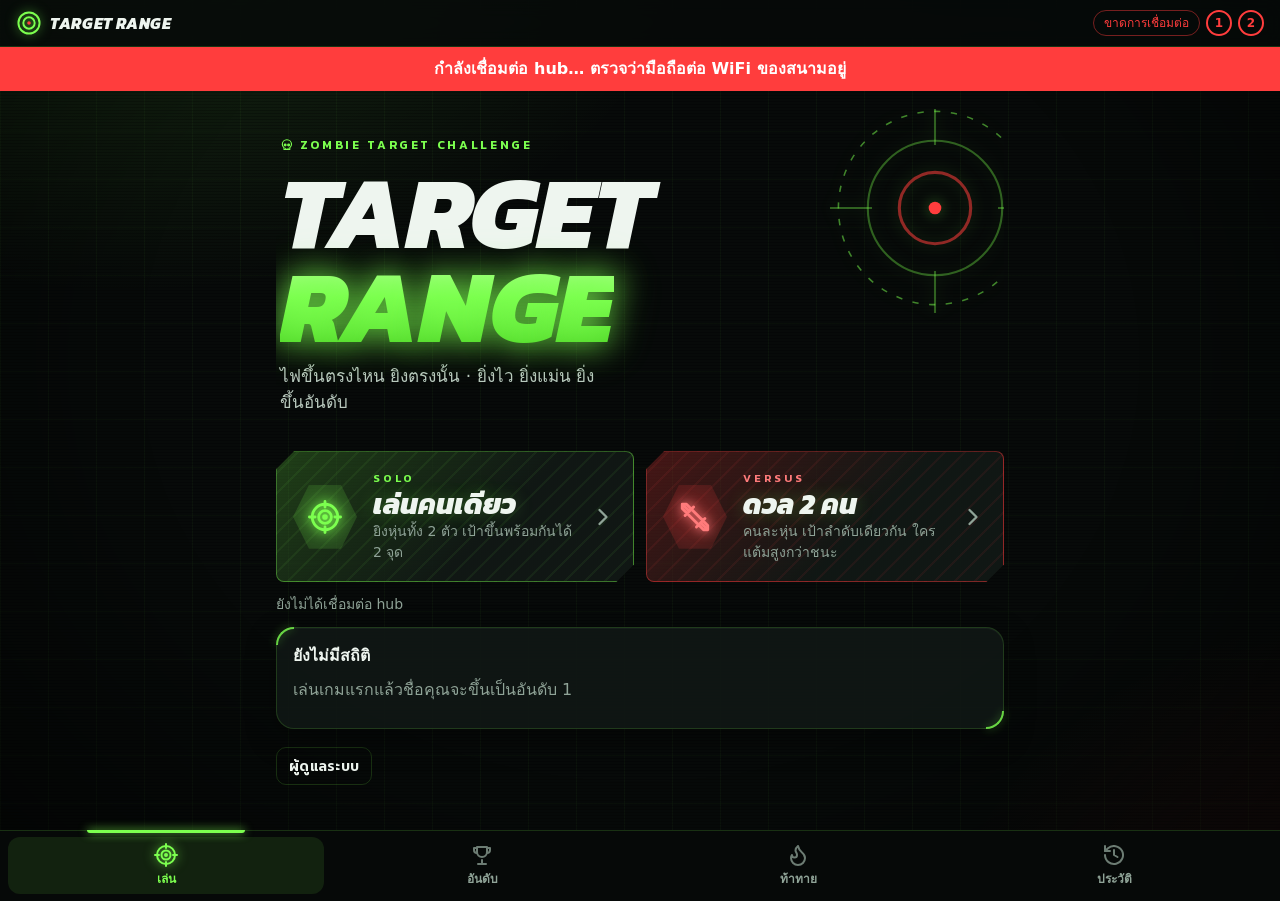
==== web/index.html @ 53237c58 "feat: add base v1 dashboard and controller" ====
<!doctype html>
<html lang="th">
<head>
  <meta charset="utf-8">
  <meta name="viewport" content="width=device-width, initial-scale=1, viewport-fit=cover">
  <meta name="theme-color" content="#070a09">
  <title>Target Range</title>
  <link rel="stylesheet" href="fonts/kanit.css">
  <link rel="stylesheet" href="app.css">
</head>
<body>
  <header class="topbar">
    <a class="brand" href="#home" aria-label="หน้าแรก">
      <svg viewBox="0 0 32 32" aria-hidden="true"><circle cx="16" cy="16" r="13"/><circle cx="16" cy="16" r="7"/><circle cx="16" cy="16" r="2.2" class="dot"/></svg>
      <span>TARGET RANGE</span>
    </a>
    <div class="status" id="status" aria-live="polite">
      <span class="pill" id="conn-pill">กำลังเชื่อมต่อ…</span>
      <span class="node-dot" id="node-1" title="หุ่น 1">1</span>
      <span class="node-dot" id="node-2" title="หุ่น 2">2</span>
    </div>
  </header>

  <div class="banner" id="banner" hidden></div>

  <main id="view" tabindex="-1"></main>

  <nav class="tabbar" id="tabbar" aria-label="เมนูหลัก">
    <a href="#home" data-tab="home"><svg viewBox="0 0 24 24" fill="none" stroke="currentColor" stroke-width="2" stroke-linecap="round" stroke-linejoin="round" aria-hidden="true"><circle cx="12" cy="12" r="9"/><circle cx="12" cy="12" r="4.5"/><circle cx="12" cy="12" r="1" fill="currentColor"/><path d="M12 1v4M12 19v4M1 12h4M19 12h4"/></svg>เล่น</a>
    <a href="#ranking" data-tab="ranking"><svg viewBox="0 0 24 24" fill="none" stroke="currentColor" stroke-width="2" stroke-linecap="round" stroke-linejoin="round" aria-hidden="true"><path d="M8 21h8M12 17v4M7 4h10v5a5 5 0 0 1-10 0z"/><path d="M17 5h3v2a3 3 0 0 1-3 3M7 5H4v2a3 3 0 0 0 3 3"/></svg>อันดับ</a>
    <a href="#challenge" data-tab="challenge"><svg viewBox="0 0 24 24" fill="none" stroke="currentColor" stroke-width="2" stroke-linecap="round" stroke-linejoin="round" aria-hidden="true"><path d="M8.5 14.5A2.5 2.5 0 0 0 11 12c0-1.4-.5-2-1-3-1.1-2.1-.2-4.1 2-6 .5 2.5 2 4.9 4 6.5s3 3.5 3 5.5a7 7 0 1 1-14 0c0-1.2.4-2.3 1-3a2.5 2.5 0 0 0 2.5 2.5z"/></svg>ท้าทาย</a>
    <a href="#history" data-tab="history"><svg viewBox="0 0 24 24" fill="none" stroke="currentColor" stroke-width="2" stroke-linecap="round" stroke-linejoin="round" aria-hidden="true"><path d="M3 12a9 9 0 1 0 3-6.7L3 8"/><path d="M3 3v5h5M12 7v5l3.5 2"/></svg>ประวัติ</a>
  </nav>

  <div class="countdown" id="countdown" hidden><div class="cd-rings" aria-hidden="true"><i></i><i></i><i></i></div><span class="cd-label">เตรียมพร้อม</span><span id="countdown-num">5</span></div>
  <div class="toasts" id="toasts" aria-live="assertive"></div>
  <div class="demo-bar" id="demo-bar" hidden></div>
  <!-- Countdown played only on the phone that pressed START. Replace the file to change the sound. -->
  <audio id="countdown-audio" src="sounds/countdown.mp3" preload="auto"></audio>

  <script src="vendor/qrcode.js"></script>
  <script src="app.js"></script>
</body>
</html>
---- web/fonts/kanit.css ----
/* Kanit by Cadson Demak (SIL Open Font License 1.1), bundled for offline use on the range. */
@font-face { font-family: 'Kanit'; font-style: italic; font-weight: 800; font-display: swap; src: url('kanit-800i-thai.woff2') format('woff2'); unicode-range: U+02D7, U+0303, U+0331, U+0E01-0E5B, U+200C-200D, U+25CC; }
@font-face { font-family: 'Kanit'; font-style: italic; font-weight: 800; font-display: swap; src: url('kanit-800i-latin.woff2') format('woff2'); unicode-range: U+0000-00FF, U+0131, U+0152-0153, U+02BB-02BC, U+02C6, U+02DA, U+02DC, U+0304, U+0308, U+0329, U+2000-206F, U+20AC, U+2122, U+2191, U+2193, U+2212, U+2215, U+FEFF, U+FFFD; }
@font-face { font-family: 'Kanit'; font-style: normal; font-weight: 600; font-display: swap; src: url('kanit-600-thai.woff2') format('woff2'); unicode-range: U+02D7, U+0303, U+0331, U+0E01-0E5B, U+200C-200D, U+25CC; }
@font-face { font-family: 'Kanit'; font-style: normal; font-weight: 600; font-display: swap; src: url('kanit-600-latin.woff2') format('woff2'); unicode-range: U+0000-00FF, U+0131, U+0152-0153, U+02BB-02BC, U+02C6, U+02DA, U+02DC, U+0304, U+0308, U+0329, U+2000-206F, U+20AC, U+2122, U+2191, U+2193, U+2212, U+2215, U+FEFF, U+FFFD; }
@font-face { font-family: 'Kanit'; font-style: normal; font-weight: 800; font-display: swap; src: url('kanit-800-thai.woff2') format('woff2'); unicode-range: U+02D7, U+0303, U+0331, U+0E01-0E5B, U+200C-200D, U+25CC; }
@font-face { font-family: 'Kanit'; font-style: normal; font-weight: 800; font-display: swap; src: url('kanit-800-latin.woff2') format('woff2'); unicode-range: U+0000-00FF, U+0131, U+0152-0153, U+02BB-02BC, U+02C6, U+02DA, U+02DC, U+0304, U+0308, U+0329, U+2000-206F, U+20AC, U+2122, U+2191, U+2193, U+2212, U+2215, U+FEFF, U+FFFD; }
---- web/app.css ----
/* Target Range phone UI: a dark "zombie range" arcade look built for competition.
 * Single deliberate dark theme (high contrast outdoors). No web fonts from the
 * internet: Kanit is bundled in fonts/ because the range has no connection. */

:root {
  --bg: #070a09;
  --panel: rgb(17 24 21 / 86%);
  --panel-2: rgb(255 255 255 / 5%);
  --surface-2: rgb(0 0 0 / 28%);
  --line: rgb(124 255 79 / 16%);
  --ink: #eef5ef;
  --muted: #8fa397;
  --toxic: #7cff4f;       /* zone-light green: "shoot here" */
  --toxic-ink: #06210f;
  --blood: #ff3d3d;
  --ice: #4fd8ff;         /* hit confirmed */
  --amber: #ffb020;
  --gold: #ffd34f;
  --silver: #c9d3da;
  --bronze: #e59a5b;
  --wood: #3b3326;
  --plate: #2a3430;
  --radius: 18px;
  --display: "Kanit", "Noto Sans Thai", "Sukhumvit Set", system-ui, sans-serif;
  --font: "Noto Sans Thai", "Sukhumvit Set", "Thonburi", "Leelawadee UI", system-ui, -apple-system, sans-serif;
  color-scheme: dark;
}

* { box-sizing: border-box; }
html, body { margin: 0; }
body {
  min-height: 100vh;
  color: var(--ink);
  font-family: var(--font);
  font-size: 16px;
  line-height: 1.5;
  -webkit-tap-highlight-color: transparent;
  background:
    radial-gradient(60rem 40rem at 10% -10%, rgb(124 255 79 / 14%), transparent 60%),
    radial-gradient(50rem 40rem at 110% 110%, rgb(255 61 61 / 12%), transparent 60%),
    repeating-linear-gradient(0deg, rgb(124 255 79 / 4%) 0 1px, transparent 1px 48px),
    repeating-linear-gradient(90deg, rgb(124 255 79 / 4%) 0 1px, transparent 1px 48px),
    var(--bg);
  background-attachment: fixed;
  padding-bottom: calc(76px + env(safe-area-inset-bottom, 0px));
}
button, input, select { font: inherit; color: inherit; }
a { color: var(--toxic); }
[hidden] { display: none !important; }
:focus-visible { outline: 3px solid var(--ice); outline-offset: 2px; }

/* ---------- top bar ---------- */
.topbar {
  position: sticky; top: 0; z-index: 20;
  display: flex; align-items: center; justify-content: space-between; gap: 12px;
  padding: calc(10px + env(safe-area-inset-top, 0px)) max(16px, env(safe-area-inset-right, 0px)) 10px max(16px, env(safe-area-inset-left, 0px));
  background: rgb(7 10 9 / 82%); backdrop-filter: blur(10px); border-bottom: 1px solid var(--line);
}
.brand { display: flex; align-items: center; gap: 8px; color: var(--ink); text-decoration: none; font-family: var(--display); font-weight: 800; font-style: italic; letter-spacing: .04em; }
.brand svg { width: 26px; height: 26px; fill: none; stroke: var(--toxic); stroke-width: 2.4; filter: drop-shadow(0 0 6px rgb(124 255 79 / 60%)); }
.brand svg .dot { fill: var(--blood); stroke: none; }
.status { display: flex; align-items: center; gap: 6px; }
.pill { font-size: 12px; padding: 3px 10px; border-radius: 999px; border: 1px solid var(--line); color: var(--muted); white-space: nowrap; }
.pill.ok { color: var(--toxic); }
.pill.bad { color: var(--blood); border-color: rgb(255 61 61 / 45%); }
.node-dot { width: 26px; height: 26px; border-radius: 50%; display: grid; place-items: center; font-size: 12px; font-weight: 700; border: 2px solid var(--line); color: var(--muted); }
.node-dot.on { border-color: var(--toxic); color: var(--toxic); box-shadow: 0 0 10px rgb(124 255 79 / 35%); }
.node-dot.off { border-color: var(--blood); color: var(--blood); }
.banner { padding: 10px 16px; text-align: center; font-weight: 600; background: var(--amber); color: #201400; }
.banner.bad { background: var(--blood); color: #fff; }

main { max-width: 760px; margin: 0 auto; padding: 18px max(16px, env(safe-area-inset-right, 0px)) 40px max(16px, env(safe-area-inset-left, 0px)); outline: none; }
h1, h2, h3 { margin: 0; text-wrap: balance; }
h1 { font-size: 26px; margin-bottom: 14px; }
h2 { font-family: var(--display); font-weight: 600; font-size: 18px; letter-spacing: .02em; }
.page-title { font-family: var(--display); font-weight: 800; font-style: italic; font-size: 34px; line-height: 1.1; margin: 4px 0 10px; text-shadow: 0 0 22px rgb(124 255 79 / 30%); }
p { margin: 0 0 10px; }
.muted { color: var(--muted); }
.small { font-size: 13px; }
.num { font-variant-numeric: tabular-nums; }
.stack { display: grid; gap: 14px; }
.stack-sm { display: grid; gap: 8px; }
.row { display: flex; gap: 10px; align-items: center; flex-wrap: wrap; }
.row.baseline { align-items: baseline; }
.spacer { flex: 1; }
.links { display: flex; gap: 10px; flex-wrap: wrap; margin-top: 18px; }
.eyebrow { font-family: var(--display); font-weight: 600; font-size: 12px; letter-spacing: .22em; color: var(--toxic); }
.hint { color: var(--muted); font-size: 14px; margin: 12px 0; }
.hint.ok { color: var(--toxic); }

/* ---------- panels & buttons ---------- */
.panel, .card {
  background: var(--panel); border: 1px solid var(--line); border-radius: var(--radius); padding: 16px; min-width: 0;
  box-shadow: 0 10px 30px rgb(0 0 0 / 35%), inset 0 1px 0 rgb(255 255 255 / 4%);
}
.btn {
  display: inline-flex; align-items: center; justify-content: center; gap: 8px;
  min-height: 50px; padding: 0 18px; border-radius: 14px; border: 1px solid var(--line);
  background: var(--panel-2); font-family: var(--display); font-weight: 600; letter-spacing: .02em; cursor: pointer; text-decoration: none; color: var(--ink);
  user-select: none; -webkit-user-select: none; transition: transform .08s, box-shadow .2s;
}
.btn:active { transform: translateY(1px) scale(.99); }
.btn[disabled] { opacity: .4; cursor: not-allowed; box-shadow: none; }
.btn.primary { background: linear-gradient(180deg, #9bff74, #46d81f); border-color: #9bff74; color: var(--toxic-ink); box-shadow: 0 0 24px rgb(124 255 79 / 35%); }
.btn.danger { background: linear-gradient(180deg, #ff5f5f, #c91f1f); border-color: #ff6b6b; color: #fff; }
.btn.ghost { background: transparent; }
.btn.small { min-height: 38px; padding: 0 12px; font-size: 14px; border-radius: 10px; }
.btn.block { width: 100%; }
.btn.huge { min-height: 72px; font-size: 26px; font-weight: 800; font-style: italic; letter-spacing: .08em; border-radius: 18px; }
.two-btn > * { flex: 1; }
.pulse { animation: pulse 1.6s ease-in-out infinite; }
@keyframes pulse { 50% { box-shadow: 0 0 40px rgb(124 255 79 / 60%); } }

/* ---------- home ---------- */
.hero { padding: 18px 4px 22px; position: relative; }
.hero::after {
  content: ""; position: absolute; right: -10px; top: 0; width: 150px; height: 150px; border-radius: 50%; pointer-events: none;
  background: radial-gradient(circle, transparent 28%, rgb(124 255 79 / 25%) 29% 31%, transparent 32% 52%, rgb(124 255 79 / 18%) 53% 55%, transparent 56% 76%, rgb(124 255 79 / 12%) 77% 79%, transparent 80%);
}
.title { font-family: var(--display); font-weight: 800; font-style: italic; font-size: clamp(54px, 17vw, 92px); line-height: .9; letter-spacing: -.01em; margin: 6px 0 12px; }
.title em { color: var(--toxic); text-shadow: 0 0 30px rgb(124 255 79 / 55%); }
.tagline { color: var(--muted); font-size: 16px; max-width: 30ch; }
.mode-grid { display: grid; grid-template-columns: repeat(auto-fit, minmax(240px, 1fr)); gap: 14px; }
.mode {
  display: grid; gap: 4px; text-align: left; padding: 22px 20px; border-radius: 22px; cursor: pointer; position: relative; overflow: hidden;
  background: linear-gradient(135deg, rgb(124 255 79 / 16%), rgb(17 24 21 / 92%) 55%); border: 1px solid rgb(124 255 79 / 40%);
}
.mode.duel { background: linear-gradient(135deg, rgb(255 61 61 / 20%), rgb(17 24 21 / 92%) 55%); border-color: rgb(255 61 61 / 45%); }
.mode b { font-family: var(--display); font-weight: 800; font-style: italic; font-size: 28px; line-height: 1.1; }
.mode span { color: var(--muted); font-size: 14px; }
.mode .mode-icon { font-size: 34px; line-height: 1; }
.mode:active { transform: scale(.99); }
.record-panel { margin-top: 4px; display: grid; gap: 10px; }
.mini-board { list-style: none; padding: 0; margin: 0; display: grid; gap: 6px; }
.mini-board a, .board-list a { display: flex; align-items: center; gap: 10px; padding: 10px 12px; border-radius: 12px; background: var(--panel-2); color: var(--ink); text-decoration: none; }
.mini-board .nm, .board-list .nm { flex: 1; min-width: 0; overflow-wrap: anywhere; font-weight: 600; }
.mini-board b { font-family: var(--display); font-size: 22px; font-style: italic; }

/* ---------- chips & forms ---------- */
label.field { display: grid; gap: 6px; font-weight: 600; font-size: 14px; }
input[type="text"], input[type="password"], input[type="number"], select {
  width: 100%; min-height: 50px; padding: 0 14px; border-radius: 12px; border: 1px solid var(--line);
  background: rgb(0 0 0 / 35%); font-size: 17px;
}
.chips { display: flex; flex-wrap: wrap; gap: 8px; }
.chip {
  min-height: 46px; padding: 0 16px; border-radius: 999px; border: 1px solid var(--line); background: var(--panel-2);
  font-weight: 600; cursor: pointer; display: inline-flex; align-items: center; gap: 6px; color: var(--ink); text-decoration: none;
}
.chips.compact .chip { min-height: 38px; padding: 0 12px; font-size: 14px; }
.chip small { font-weight: 400; color: var(--muted); }
.chip[aria-pressed="true"] { border-color: var(--toxic); background: rgb(124 255 79 / 16%); box-shadow: 0 0 14px rgb(124 255 79 / 25%); }
.chip.diff-2[aria-pressed="true"] { border-color: var(--blood); background: rgb(255 61 61 / 16%); box-shadow: 0 0 14px rgb(255 61 61 / 25%); }
.record-line { margin: 4px 0 0; color: var(--gold); font-size: 15px; }
.grid-5 { display: grid; grid-template-columns: repeat(5, minmax(0, 1fr)); gap: 8px; }
.grid-3 { display: grid; grid-template-columns: repeat(3, minmax(0, 1fr)); gap: 8px; }
.grid-5 input, .grid-3 input { padding: 0 8px; text-align: center; }
.mini-label { font-size: 12px; color: var(--muted); text-align: center; display: block; margin-bottom: 4px; }

/* ---------- grades, ranks, tags ---------- */
.grade {
  display: inline-grid; place-items: center; width: 40px; height: 40px; border-radius: 12px; font-family: var(--display); font-weight: 800; font-style: italic; font-size: 24px;
  border: 2px solid currentColor; background: rgb(0 0 0 / 35%);
}
.grade.lg { width: 76px; height: 76px; font-size: 50px; border-radius: 20px; box-shadow: 0 0 24px currentColor; }
.grade.sm { width: 28px; height: 28px; font-size: 16px; border-radius: 8px; border-width: 1.5px; }
.grade-S { color: var(--gold); } .grade-A { color: var(--toxic); } .grade-B { color: var(--ice); } .grade-C { color: var(--silver); } .grade-D { color: var(--blood); }
.rank-chip { display: inline-grid; place-items: center; min-width: 42px; height: 32px; padding: 0 8px; border-radius: 10px; font-family: var(--display); font-weight: 800; font-style: italic; background: var(--panel-2); border: 1px solid var(--line); color: var(--ink); }
.rank-chip.top1 { background: var(--gold); color: #2a1f00; border-color: var(--gold); box-shadow: 0 0 16px rgb(255 211 79 / 45%); }
.rank-chip.top2 { background: var(--silver); color: #1d2328; border-color: var(--silver); }
.rank-chip.top3 { background: var(--bronze); color: #2b1606; border-color: var(--bronze); }
.tag { display: inline-block; font-size: 12px; padding: 2px 8px; border-radius: 6px; border: 1px solid currentColor; font-weight: 600; color: var(--muted); }
.tag.ok, .tag.good { color: var(--toxic); }
.tag.bad { color: var(--blood); }
.tag.warn { color: var(--amber); }
.tag.hot { color: var(--gold); background: rgb(255 211 79 / 12%); }

/* ---------- challenge ---------- */
.challenge-panel { display: grid; gap: 4px; border-color: rgb(255 176 32 / 45%); background: linear-gradient(135deg, rgb(255 176 32 / 14%), var(--panel) 60%); }
.challenge-panel b { font-family: var(--display); font-size: 22px; font-style: italic; }
.challenge-panel.won { border-color: var(--gold); background: linear-gradient(135deg, rgb(255 211 79 / 22%), var(--panel) 60%); }
.challenge-panel .btn { justify-self: start; }
.challenge-run { padding: 12px 14px; border-color: rgb(255 176 32 / 45%); }
.challenge-run.won { border-color: var(--gold); }
.progress { height: 10px; border-radius: 5px; background: rgb(255 255 255 / 8%); overflow: hidden; margin-top: 8px; }
.progress i { display: block; height: 100%; background: linear-gradient(90deg, var(--amber), var(--gold)); border-radius: 5px; transition: width .3s; }
.challenge-cat { display: grid; gap: 10px; }
.record-holder { display: flex; align-items: center; gap: 10px; padding: 10px 12px; border-radius: 12px; background: var(--panel-2); }
.record-holder .nm { flex: 1; font-weight: 600; overflow-wrap: anywhere; }
.pts { font-family: var(--display); font-weight: 800; font-style: italic; font-size: 22px; }

/* ---------- play ---------- */
.hud { padding: 4px 0 12px; }
.clock { text-align: center; font-family: var(--display); font-weight: 800; font-style: italic; font-size: clamp(72px, 24vw, 130px); line-height: 1; letter-spacing: -.02em; text-shadow: 0 0 30px rgb(124 255 79 / 35%); }
.clock.low { color: var(--blood); text-shadow: 0 0 30px rgb(255 61 61 / 55%); animation: throb 1s ease-in-out infinite; }
@keyframes throb { 50% { transform: scale(1.04); } }
.time-bar { height: 8px; border-radius: 4px; background: rgb(255 255 255 / 8%); overflow: hidden; margin: 6px 0 0; }
.time-bar i { display: block; height: 100%; background: linear-gradient(90deg, var(--blood), var(--amber) 30%, var(--toxic)); }
.paused-panel { border-color: var(--amber); text-align: center; margin-bottom: 12px; }
#challenge-bar:not(:empty) { margin-bottom: 12px; }
.scoreboard { display: grid; grid-template-columns: repeat(auto-fit, minmax(150px, 1fr)); gap: 10px; }
.score-card { padding: 12px 14px; }
.score-card.lane-0 { border-color: rgb(124 255 79 / 45%); }
.score-card.lane-1 { border-color: rgb(255 61 61 / 50%); }
.score-card .name { font-weight: 700; font-size: 16px; overflow-wrap: anywhere; }
.score-card .score { font-family: var(--display); font-weight: 800; font-style: italic; font-size: 64px; line-height: 1; margin: 4px 0; }
.score-card .climb { font-size: 13px; color: var(--amber); min-height: 1.4em; }
.score-card .stats { display: flex; flex-wrap: wrap; gap: 4px 12px; font-size: 13px; color: var(--muted); margin-top: 4px; }
.score-card .combo { color: var(--gold); font-weight: 700; }
.score-card.bump .score { animation: bump .35s ease-out; }
@keyframes bump { 0% { transform: scale(1.22); color: var(--toxic); text-shadow: 0 0 24px var(--toxic); } 100% { transform: scale(1); } }
.figures { display: grid; grid-template-columns: 1fr 1fr; gap: 10px; margin: 12px 0; }
.figure { text-align: center; padding: 8px 6px 4px; }
.figure .label { font-weight: 700; font-size: 13px; margin-bottom: 4px; color: var(--muted); }
.figure svg { width: 100%; max-width: 220px; height: auto; display: block; margin: 0 auto; }
.figure .wood { fill: var(--wood); }
.figure .zone { fill: var(--plate); stroke: rgb(255 255 255 / 25%); stroke-width: 1.2; transition: fill .12s; }
.figure .zone.lit { fill: var(--toxic); filter: drop-shadow(0 0 8px var(--toxic)); }
.figure .zone.hit { fill: var(--ice); filter: drop-shadow(0 0 8px var(--ice)); }
.figure .zone.wrong { fill: var(--blood); filter: drop-shadow(0 0 8px var(--blood)); }
.figure .zone.disabled { fill: none; stroke-dasharray: 4 4; opacity: .5; }
.figure.tappable .zone { cursor: pointer; }
.figure .zl { font-size: 11px; fill: rgb(255 255 255 / 70%); pointer-events: none; font-weight: 700; }
.feed { list-style: none; padding: 0; margin: 0 0 14px; display: grid; gap: 6px; }
.feed li { display: flex; justify-content: space-between; gap: 10px; padding: 8px 12px; border-radius: 10px; background: var(--panel-2); font-size: 15px; }
.feed li span { color: var(--muted); }
.feed li.hit b { color: var(--toxic); }
.feed li.wrong b { color: var(--blood); }
.feed li.miss b { color: var(--muted); }
.hold { position: relative; overflow: hidden; }
.hold .fill { position: absolute; inset: 0; width: 0; background: rgb(0 0 0 / 30%); pointer-events: none; }
.combo-pop {
  position: fixed; left: 50%; top: 42%; z-index: 30; transform: translate(-50%, -50%) scale(.6); opacity: 0; pointer-events: none; white-space: nowrap;
  font-family: var(--display); font-weight: 800; font-style: italic; font-size: clamp(34px, 11vw, 64px); color: var(--gold); text-shadow: 0 0 26px rgb(255 211 79 / 70%), 0 4px 0 #000;
}
.combo-pop.show { animation: combo .9s ease-out; }
@keyframes combo { 0% { opacity: 0; transform: translate(-50%, -50%) scale(.6); } 20% { opacity: 1; transform: translate(-50%, -50%) scale(1.1); } 70% { opacity: 1; } 100% { opacity: 0; transform: translate(-50%, -80%) scale(1); } }
.countdown {
  position: fixed; inset: 0; z-index: 50; display: grid; place-items: center;
  background: radial-gradient(circle, rgb(7 10 9 / 80%), rgb(7 10 9 / 96%)); backdrop-filter: blur(4px);
}
.countdown span { font-family: var(--display); font-weight: 800; font-style: italic; font-size: 46vmin; color: var(--toxic); text-shadow: 0 0 60px rgb(124 255 79 / 70%); font-variant-numeric: tabular-nums; animation: pop .9s ease-out; }
@keyframes pop { 0% { transform: scale(1.6); opacity: 0; } 30% { opacity: 1; } 100% { transform: scale(1); } }

/* ---------- result & game detail ---------- */
.winner-banner { text-align: center; padding: 18px; border-radius: var(--radius); border: 2px solid var(--gold); background: linear-gradient(135deg, rgb(255 211 79 / 22%), var(--panel) 70%); box-shadow: 0 0 30px rgb(255 211 79 / 25%); }
.winner-banner b { display: block; font-family: var(--display); font-weight: 800; font-style: italic; font-size: 34px; }
.result-grid { display: grid; grid-template-columns: repeat(auto-fit, minmax(280px, 1fr)); gap: 12px; }
.result-card.lane-1 { border-color: rgb(255 61 61 / 45%); }
.result-card.is-winner { border-color: var(--gold); }
.result-card .name { font-family: var(--display); font-weight: 600; font-size: 22px; overflow-wrap: anywhere; margin-bottom: 4px; }
.big-score { font-family: var(--display); font-weight: 800; font-style: italic; font-size: 78px; line-height: 1; text-shadow: 0 0 24px rgb(255 255 255 / 18%); }
.rank-big { display: grid; justify-items: end; gap: 2px; }
.rank-big .rank-chip { font-size: 22px; height: 42px; min-width: 56px; }
.kv { display: grid; grid-template-columns: repeat(3, minmax(0, 1fr)); gap: 8px; margin-top: 12px; }
.kv div { background: var(--panel-2); border-radius: 12px; padding: 8px; text-align: center; }
.kv b { display: block; font-family: var(--display); font-weight: 800; font-style: italic; font-size: 22px; font-variant-numeric: tabular-nums; }
.kv span { font-size: 12px; color: var(--muted); }
.zone-bars { display: grid; gap: 6px; margin-top: 12px; }
.zone-bar { display: grid; grid-template-columns: 64px 1fr 60px; gap: 8px; align-items: center; font-size: 14px; }
.zone-bar .track { height: 10px; border-radius: 5px; background: rgb(255 255 255 / 8%); overflow: hidden; }
.zone-bar .track i { display: block; height: 100%; background: linear-gradient(90deg, #46d81f, var(--toxic)); border-radius: 5px; }
.zone-bar .v { text-align: right; }
.qr-panel { display: flex; gap: 16px; align-items: center; flex-wrap: wrap; }
.qr-panel .qr { border-radius: 12px; flex: none; }
.qr-panel .stack-sm { flex: 1; min-width: 180px; }
.qr-panel .btn { justify-self: start; }
.card-img { display: block; width: 100%; max-width: 540px; margin: 0 auto 10px; border-radius: 20px; border: 1px solid var(--line); box-shadow: 0 20px 50px rgb(0 0 0 / 50%); }

/* ---------- ranking ---------- */
.podium { display: grid; grid-template-columns: 1fr 1.15fr 1fr; gap: 8px; align-items: end; margin: 16px 0 12px; }
.podium-step { display: grid; justify-items: center; gap: 2px; padding: 14px 6px; border-radius: 16px 16px 6px 6px; text-decoration: none; color: var(--ink); background: var(--panel); border: 1px solid var(--line); text-align: center; }
.podium-step .nm { font-size: 14px; overflow-wrap: anywhere; }
.podium-step .medal { font-size: 30px; line-height: 1; }
.podium-step.step-1 { min-height: 190px; border-color: var(--gold); box-shadow: 0 0 26px rgb(255 211 79 / 25%); background: linear-gradient(180deg, rgb(255 211 79 / 18%), var(--panel)); }
.podium-step.step-1 .pts { font-size: 34px; color: var(--gold); }
.podium-step.step-2 { min-height: 150px; border-color: var(--silver); }
.podium-step.step-3 { min-height: 125px; border-color: var(--bronze); }
.podium-step.empty { background: transparent; border: 1px dashed var(--line); min-height: 100px; }
.board-list { list-style: none; padding: 0; margin: 12px 0 0; display: grid; gap: 6px; }
.board-list .nm small { display: block; font-weight: 400; color: var(--muted); font-size: 12px; }
.game-list { display: grid; gap: 10px; }
.game-row { display: grid; gap: 8px; text-decoration: none; color: var(--ink); }
.game-row .players { display: grid; gap: 4px; }
.game-row .players span { display: flex; align-items: center; gap: 8px; }
.game-row .players b { font-family: var(--display); font-style: italic; font-size: 20px; margin-left: auto; }

/* ---------- tables (admin) ---------- */
.table-wrap { overflow-x: auto; }
table { width: 100%; border-collapse: collapse; font-size: 14px; }
th, td { padding: 8px 10px; border-bottom: 1px solid var(--line); text-align: left; vertical-align: top; }
th { font-size: 12px; color: var(--muted); font-weight: 600; letter-spacing: .03em; }
td.n, th.n { text-align: right; font-variant-numeric: tabular-nums; }

/* ---------- admin ---------- */
details.card > summary { cursor: pointer; font-weight: 700; font-size: 17px; list-style: none; display: flex; justify-content: space-between; align-items: center; }
details.card > summary::-webkit-details-marker { display: none; }
details.card > summary::after { content: "▾"; color: var(--muted); }
details.card[open] > summary { margin-bottom: 12px; }
details.card[open] > summary::after { content: "▴"; }
.node-row { display: grid; gap: 8px; padding: 12px; border-radius: 12px; background: var(--panel-2); }
.node-head { display: flex; align-items: center; gap: 8px; flex-wrap: wrap; }
.bars { display: grid; grid-template-columns: repeat(5, minmax(0, 1fr)); gap: 8px; align-items: end; }
.bar { display: grid; gap: 4px; text-align: center; font-size: 12px; }
.bar .col { position: relative; height: 140px; border-radius: 8px; background: rgb(0 0 0 / 35%); border: 1px solid var(--line); overflow: hidden; }
.bar .col i { position: absolute; left: 0; right: 0; bottom: 0; background: var(--ice); transition: height .15s; }
.bar .col i.win { background: var(--toxic); }
.bar .col .thr { position: absolute; left: 0; right: 0; height: 0; border-top: 2px dashed var(--blood); }
.bar .col .noise { position: absolute; left: 0; right: 0; bottom: 0; background: rgb(143 163 151 / 30%); }
.matrix td { text-align: center; font-variant-numeric: tabular-nums; }
.matrix td.diag { font-weight: 800; color: var(--toxic); }
.matrix td.badratio { color: var(--blood); font-weight: 700; }
.toggle { display: inline-flex; align-items: center; gap: 8px; cursor: pointer; font-weight: 600; }
.toggle input { width: 22px; height: 22px; accent-color: var(--toxic); }

/* ---------- tab bar ---------- */
.tabbar {
  position: fixed; left: 0; right: 0; bottom: 0; z-index: 25; display: grid; grid-template-columns: repeat(4, 1fr);
  padding: 6px max(8px, env(safe-area-inset-right, 0px)) calc(6px + env(safe-area-inset-bottom, 0px)) max(8px, env(safe-area-inset-left, 0px));
  background: rgb(7 10 9 / 92%); backdrop-filter: blur(10px); border-top: 1px solid var(--line);
}
.tabbar a { display: grid; justify-items: center; gap: 1px; padding: 6px 0; border-radius: 12px; text-decoration: none; color: var(--muted); font-size: 12px; font-weight: 600; }
.tabbar a span { font-size: 20px; line-height: 1.1; filter: grayscale(1) opacity(.7); }
.tabbar a.on { color: var(--toxic); background: rgb(124 255 79 / 10%); }
.tabbar a.on span { filter: none; }
body[data-route="play"] .tabbar { display: none; }
body[data-route="play"] { padding-bottom: env(safe-area-inset-bottom, 0px); }

/* ---------- toasts / demo ---------- */
.toasts { position: fixed; left: 50%; transform: translateX(-50%); bottom: calc(84px + env(safe-area-inset-bottom, 0px)); z-index: 60; display: grid; gap: 8px; width: min(520px, calc(100% - 32px)); }
.toast { padding: 12px 16px; border-radius: 12px; background: var(--ink); color: var(--bg); font-weight: 600; box-shadow: 0 10px 30px rgb(0 0 0 / 50%); animation: slide .2s ease-out; }
.toast.bad { background: var(--blood); color: #fff; }
.toast.ok { background: var(--toxic); color: var(--toxic-ink); }
@keyframes slide { from { transform: translateY(10px); opacity: 0; } }
.demo-bar {
  position: fixed; left: 0; right: 0; bottom: calc(66px + env(safe-area-inset-bottom, 0px)); z-index: 24; display: flex; gap: 8px; align-items: center; flex-wrap: wrap;
  padding: 6px max(12px, env(safe-area-inset-right, 0px)) 6px max(12px, env(safe-area-inset-left, 0px));
  background: #2b1e5a; color: #f1ecff; font-size: 13px; line-height: 1.3;
}
.demo-bar .hint { flex: 1 1 100%; opacity: .85; margin: 0; color: inherit; }
.demo-bar .btn { min-height: 32px; padding: 0 10px; font-size: 13px; background: transparent; color: inherit; border-color: rgb(255 255 255 / 35%); }
body.demo main { padding-bottom: 130px; }
body.demo .toasts { bottom: calc(150px + env(safe-area-inset-bottom, 0px)); }
body.demo[data-route="play"] .demo-bar { bottom: 0; }

/* ======================================================================
   Polish layer: HUD framing, icons, motion. Overrides the base rules above.
   ====================================================================== */

/* Atmosphere: scanlines + vignette over the grid, under all content. */
body::before {
  content: ""; position: fixed; inset: 0; z-index: -1; pointer-events: none;
  background:
    radial-gradient(ellipse at 50% 40%, transparent 55%, rgb(0 0 0 / 55%) 100%),
    repeating-linear-gradient(0deg, rgb(0 0 0 / 22%) 0 1px, transparent 1px 3px);
}
.ico { width: 1.15em; height: 1.15em; flex: none; vertical-align: -0.18em; }
.btn .ico { width: 1.25em; height: 1.25em; }

/* HUD corner brackets on panels. */
.panel { position: relative; }
.panel::before, .panel::after {
  content: ""; position: absolute; width: 16px; height: 16px; pointer-events: none; opacity: .8;
  border: 2px solid var(--toxic); filter: drop-shadow(0 0 4px rgb(124 255 79 / 60%));
}
.panel::before { top: -1px; left: -1px; border-right: 0; border-bottom: 0; border-top-left-radius: var(--radius); }
.panel::after { bottom: -1px; right: -1px; border-left: 0; border-top: 0; border-bottom-right-radius: var(--radius); }
.challenge-panel::before, .challenge-panel::after, .challenge-run::before, .challenge-run::after { border-color: var(--amber); }
.result-card.is-winner::before, .result-card.is-winner::after { border-color: var(--gold); }
.result-card.lane-1::before, .result-card.lane-1::after, .score-card.lane-1::before, .score-card.lane-1::after { border-color: var(--blood); filter: drop-shadow(0 0 4px rgb(255 61 61 / 60%)); }

/* Chamfered call-to-action buttons. */
.btn.primary, .btn.danger, .btn.huge {
  border-radius: 6px;
  clip-path: polygon(14px 0, 100% 0, 100% calc(100% - 14px), calc(100% - 14px) 100%, 0 100%, 0 14px);
}
.btn.primary { position: relative; overflow: hidden; text-shadow: 0 1px 0 rgb(255 255 255 / 30%); }
.btn.primary::after {
  content: ""; position: absolute; inset: 0; pointer-events: none;
  background: linear-gradient(105deg, transparent 35%, rgb(255 255 255 / 45%) 50%, transparent 65%);
  transform: translateX(-120%); animation: sheen 3.2s ease-in-out infinite;
}
@keyframes sheen { 60%, 100% { transform: translateX(120%); } }
.btn.huge { min-height: 76px; font-size: 30px; }

/* ---------- home ---------- */
.hero { padding: 26px 4px 26px; overflow: hidden; }
.hero::after { display: none; }
.hero-reticle {
  position: absolute; right: -36px; top: -6px; width: 210px; height: 210px; pointer-events: none;
  fill: none; stroke: var(--toxic); animation: spin 24s linear infinite; filter: drop-shadow(0 0 8px rgb(124 255 79 / 45%));
}
.hero-reticle .r1 { stroke-width: 1.5; stroke-dasharray: 6 10; opacity: .5; }
.hero-reticle .r2 { stroke-width: 2; opacity: .35; }
.hero-reticle .r3 { stroke-width: 3; opacity: .55; stroke: var(--blood); }
.hero-reticle .dot { fill: var(--blood); stroke: none; }
@keyframes spin { to { transform: rotate(360deg); } }
.eyebrow { display: inline-flex; align-items: center; gap: 6px; }
.title { position: relative; font-size: clamp(60px, 19vw, 104px); }
.title em {
  background: linear-gradient(180deg, #d9ffc9 0%, var(--toxic) 45%, #2fb80c 100%);
  -webkit-background-clip: text; background-clip: text; color: transparent;
  filter: drop-shadow(0 0 18px rgb(124 255 79 / 45%));
}
.tagline { font-size: 17px; color: #b9c9be; }
.mode-grid { gap: 12px; }
.mode {
  grid-template-columns: auto 1fr auto; align-items: center; gap: 16px; padding: 18px 16px; border-radius: 8px;
  clip-path: polygon(18px 0, 100% 0, 100% calc(100% - 18px), calc(100% - 18px) 100%, 0 100%, 0 18px);
  background:
    repeating-linear-gradient(135deg, rgb(124 255 79 / 6%) 0 2px, transparent 2px 14px),
    linear-gradient(135deg, rgb(124 255 79 / 22%), rgb(17 24 21 / 95%) 60%);
  transition: transform .15s, filter .2s;
}
.mode.duel {
  background:
    repeating-linear-gradient(135deg, rgb(255 61 61 / 7%) 0 2px, transparent 2px 14px),
    linear-gradient(135deg, rgb(255 61 61 / 26%), rgb(17 24 21 / 95%) 60%);
}
.mode:hover { filter: brightness(1.12); }
.mode-badge {
  display: grid; place-items: center; width: 64px; height: 64px; color: var(--toxic);
  clip-path: polygon(25% 0, 75% 0, 100% 50%, 75% 100%, 25% 100%, 0 50%);
  background: radial-gradient(circle, rgb(124 255 79 / 30%), rgb(124 255 79 / 8%));
}
.mode.duel .mode-badge { color: #ff7b7b; background: radial-gradient(circle, rgb(255 61 61 / 32%), rgb(255 61 61 / 8%)); }
.mode-badge .ico { width: 34px; height: 34px; filter: drop-shadow(0 0 6px currentColor); }
.mode-text { display: grid; gap: 2px; min-width: 0; }
.mode-text small { font-family: var(--display); font-weight: 600; letter-spacing: .25em; font-size: 11px; color: var(--toxic); }
.mode.duel .mode-text small { color: #ff7b7b; }
.mode .go { width: 28px; height: 28px; color: var(--muted); transition: transform .2s; }
.mode:hover .go { transform: translateX(4px); color: var(--ink); }

/* ---------- live play ---------- */
.clock {
  background: linear-gradient(180deg, #ffffff 30%, #a9ffd0 100%); -webkit-background-clip: text; background-clip: text; color: transparent;
  filter: drop-shadow(0 0 22px rgb(124 255 79 / 35%)); text-shadow: none;
}
.clock.low { background: linear-gradient(180deg, #ffb3b3, var(--blood)); -webkit-background-clip: text; background-clip: text; filter: drop-shadow(0 0 22px rgb(255 61 61 / 60%)); }
.time-bar { height: 12px; border-radius: 3px; position: relative; }
.time-bar::after { content: ""; position: absolute; inset: 0; background: repeating-linear-gradient(90deg, transparent 0 calc(10% - 3px), var(--bg) calc(10% - 3px) 10%); }
.time-bar i { box-shadow: 0 0 12px rgb(124 255 79 / 60%); transition: width .2s linear; }
.score-card .score {
  font-size: 72px;
  background: linear-gradient(180deg, #ffffff, #c8ffb3); -webkit-background-clip: text; background-clip: text; color: transparent;
}
.score-card.lane-1 .score { background: linear-gradient(180deg, #ffffff, #ffc2c2); -webkit-background-clip: text; background-clip: text; }
.score-card .climb { display: flex; align-items: center; gap: 4px; }
.figure .zone { fill: #24302b; stroke: rgb(255 255 255 / 18%); }
.figure .zone.lit { fill: var(--toxic); animation: lit .7s ease-in-out infinite alternate; }
@keyframes lit { from { filter: drop-shadow(0 0 4px var(--toxic)); } to { filter: drop-shadow(0 0 16px var(--toxic)); } }
.figure .zone.hit { animation: none; }
.figure .reticle { fill: none; stroke: #fff; stroke-width: 2.2; opacity: 0; transition: opacity .1s; pointer-events: none; }
.figure .reticle .dot { fill: var(--blood); stroke: none; }
.figure .reticle.on { opacity: .95; }
.figure .reticle.on circle:first-child { animation: lock 1s ease-in-out infinite; transform-box: fill-box; transform-origin: center; }
@keyframes lock { 50% { transform: scale(.78); } }
.feed li { align-items: center; justify-content: flex-start; border-left: 3px solid var(--line); }
.feed li b { flex: 1; }
.feed li .ico { width: 18px; height: 18px; }
.feed li.hit { border-left-color: var(--toxic); }
.feed li.hit .ico { color: var(--toxic); }
.feed li.wrong { border-left-color: var(--blood); }
.feed li.wrong .ico { color: var(--blood); }
.feed li.miss .ico { color: var(--muted); }

/* ---------- countdown ---------- */
.countdown { grid-template-areas: "stack"; }
.countdown > * { grid-area: stack; }
.cd-rings { position: relative; width: 70vmin; height: 70vmin; display: grid; place-items: center; }
.cd-rings i { position: absolute; inset: 0; border-radius: 50%; border: 3px solid var(--toxic); opacity: 0; animation: ring 1s ease-out infinite; }
.cd-rings i:nth-child(2) { animation-delay: .33s; }
.cd-rings i:nth-child(3) { animation-delay: .66s; border-color: var(--blood); }
@keyframes ring { 0% { transform: scale(.3); opacity: .9; } 100% { transform: scale(1.15); opacity: 0; } }
.countdown .cd-label { animation: none; text-shadow: none; font-style: normal; align-self: start; margin-top: 18vh; font-family: var(--display); font-weight: 600; letter-spacing: .08em; color: var(--amber); font-size: 20px; }

/* ---------- results ---------- */
.medallion { position: relative; display: grid; place-items: center; width: 108px; height: 108px; }
.medallion::before {
  content: ""; position: absolute; inset: -6px; border-radius: 50%; opacity: .55;
  background: repeating-conic-gradient(currentColor 0 8deg, transparent 8deg 24deg);
  mask: radial-gradient(circle, transparent 42%, #000 44%, #000 66%, transparent 70%);
  -webkit-mask: radial-gradient(circle, transparent 42%, #000 44%, #000 66%, transparent 70%);
  animation: spin 9s linear infinite;
}
.medallion.m-S { color: var(--gold); } .medallion.m-A { color: var(--toxic); } .medallion.m-B { color: var(--ice); }
.medallion.m-C { color: var(--silver); } .medallion.m-D { color: var(--blood); }
.medallion.m-C::before, .medallion.m-D::before { animation: none; opacity: .25; }
.grade.lg { position: relative; width: 78px; height: 78px; border-radius: 50%; font-size: 48px; background: radial-gradient(circle, rgb(0 0 0 / 70%), rgb(0 0 0 / 40%)); }
.big-score { background: linear-gradient(180deg, #ffffff, #c8ffb3); -webkit-background-clip: text; background-clip: text; color: transparent; font-size: 88px; }
.winner-banner { position: relative; overflow: hidden; }
.winner-banner .crown { width: 44px; height: 44px; color: var(--gold); filter: drop-shadow(0 0 12px rgb(255 211 79 / 70%)); display: block; margin: 0 auto 2px; }
.tag { display: inline-flex; align-items: center; gap: 4px; }
.confetti { position: fixed; inset: 0; pointer-events: none; z-index: 40; overflow: hidden; }
.confetti i { position: absolute; top: -20px; width: 9px; height: 16px; border-radius: 2px; opacity: .95; animation: fall linear 1 forwards; }
@keyframes fall { to { transform: translateY(110vh) rotate(720deg); opacity: .8; } }

/* ---------- ranking ---------- */
.podium-step { clip-path: polygon(12px 0, calc(100% - 12px) 0, 100% 12px, 100% 100%, 0 100%, 0 12px); border-radius: 4px; }
.medal { position: relative; display: grid; place-items: center; width: 54px; height: 54px; border-radius: 50%; font-size: 0; }
.medal .ico { width: 30px; height: 30px; }
.medal em { position: absolute; right: -2px; bottom: -2px; font-family: var(--display); font-style: italic; font-weight: 800; font-size: 16px; line-height: 1; padding: 3px 6px; border-radius: 8px; background: var(--bg); }
.medal.m1 { color: var(--gold); background: radial-gradient(circle, rgb(255 211 79 / 30%), transparent 70%); filter: drop-shadow(0 0 10px rgb(255 211 79 / 60%)); }
.medal.m2 { color: var(--silver); background: radial-gradient(circle, rgb(201 211 218 / 25%), transparent 70%); }
.medal.m3 { color: var(--bronze); background: radial-gradient(circle, rgb(229 154 91 / 25%), transparent 70%); }
.board-list a, .mini-board a { border-left: 3px solid transparent; transition: background .15s; }
.board-list li:nth-child(1) a, .mini-board li:nth-child(1) a { border-left-color: var(--gold); background: linear-gradient(90deg, rgb(255 211 79 / 12%), var(--panel-2)); }
.board-list li:nth-child(2) a, .mini-board li:nth-child(2) a { border-left-color: var(--silver); }
.board-list li:nth-child(3) a, .mini-board li:nth-child(3) a { border-left-color: var(--bronze); }

/* ---------- tab bar ---------- */
.tabbar a { position: relative; gap: 3px; }
.tabbar a svg { width: 24px; height: 24px; opacity: .75; }
.tabbar a.on svg { opacity: 1; filter: drop-shadow(0 0 6px rgb(124 255 79 / 70%)); }
.tabbar a.on::before { content: ""; position: absolute; top: -7px; left: 25%; right: 25%; height: 3px; border-radius: 0 0 3px 3px; background: var(--toxic); box-shadow: 0 0 10px var(--toxic); }

/* storage meters (admin) */
.meter { height: 8px; border-radius: 99px; background: rgb(255 255 255 / 8%); overflow: hidden; }
.meter i { display: block; height: 100%; border-radius: inherit; background: linear-gradient(90deg, var(--toxic), var(--ice)); box-shadow: 0 0 10px rgb(124 255 79 / 35%); }
#restore-file { font: inherit; color: var(--muted); max-width: 100%; }
#restore-file::file-selector-button { font: inherit; margin-right: 10px; padding: 6px 12px; border-radius: 8px; border: 1px solid rgb(255 255 255 / 18%); background: var(--panel-2); color: var(--ink); }

/* join-game poster: on screen it previews the printed A4 sheet */
.poster-link { display: grid; grid-template-columns: auto 1fr auto; align-items: center; gap: 12px; text-decoration: none; color: inherit; }
.poster-link > span:nth-child(2) { display: grid; gap: 2px; }
.poster-link-icon { display: grid; place-items: center; width: 42px; height: 42px; border-radius: 12px; color: var(--toxic-ink); background: var(--toxic); }
.poster-link-icon svg { width: 24px; height: 24px; }
.poster-tools { display: grid; gap: 10px; margin-bottom: 16px; }
.poster {
  --p-ink: #0b130f; --p-green: #1f9d3a; --p-soft: #eef7ef;
  background: #fff; color: var(--p-ink); border-radius: 6px; padding: 28px 24px;
  display: grid; gap: 22px; font-family: var(--font); box-shadow: 0 20px 60px rgb(0 0 0 / 50%);
  aspect-ratio: 210 / 297; max-width: 760px; margin: 0 auto 24px; container-type: inline-size;
}
.poster h2, .poster h3 { font-family: var(--display); color: var(--p-ink); margin: 0; }
.poster-head { display: flex; align-items: center; gap: 14px; border-bottom: 4px solid var(--p-ink); padding-bottom: 16px; }
.poster-head h2 { font-size: clamp(28px, 9cqi, 64px); font-style: italic; font-weight: 800; letter-spacing: .02em; line-height: 1; }
.poster-head p { margin: 4px 0 0; font-size: clamp(15px, 3.6cqi, 26px); font-weight: 600; color: var(--p-green); }
.poster-mark { display: grid; place-items: center; width: clamp(48px, 13cqi, 96px); aspect-ratio: 1; border-radius: 50%; background: var(--p-ink); color: #7cff4f; flex: none; }
.poster-mark svg { width: 62%; height: 62%; }
.poster-steps { display: grid; grid-template-columns: 1fr 1fr; gap: 14px; }
.poster-step { position: relative; display: grid; justify-items: center; align-content: start; gap: 10px; text-align: center; border: 3px solid var(--p-ink); border-radius: 16px; padding: 34px 10px 14px; }
.poster-step h3 { font-size: clamp(16px, 4.2cqi, 30px); }
.poster-step .qr { width: 100%; max-width: 260px; height: auto; }
.step-no { display: grid; place-items: center; width: clamp(30px, 7cqi, 48px); aspect-ratio: 1; border-radius: 50%; background: var(--p-green); color: #fff; font-family: var(--display); font-weight: 800; font-size: clamp(16px, 4cqi, 28px); }
.poster-step .step-no { position: absolute; top: -14px; left: 50%; transform: translateX(-50%); }
.poster-wifi { display: grid; grid-template-columns: auto auto; gap: 2px 10px; margin: 0; font-size: clamp(12px, 3cqi, 20px); }
.poster-wifi dt { color: #5b6b61; text-align: right; }
.poster-wifi dd { margin: 0; font-weight: 700; text-align: left; letter-spacing: .02em; overflow-wrap: anywhere; }
.poster-url { margin: 0; font-weight: 700; font-family: ui-monospace, Menlo, monospace; font-size: clamp(12px, 3cqi, 20px); }
.poster-hint { margin: 0; color: #5b6b61; font-size: clamp(11px, 2.5cqi, 16px); }
.poster-play { display: flex; align-items: center; gap: 14px; background: var(--p-soft); border-radius: 16px; padding: 16px; }
.poster-play .step-no { flex: none; }
.poster-play h3 { font-size: clamp(16px, 4.4cqi, 32px); }
.poster-play p { margin: 4px 0 0; color: #33443a; font-size: clamp(12px, 2.8cqi, 19px); }
.poster-notes { margin: 0; padding-left: 1.2em; display: grid; gap: 6px; color: #33443a; font-size: clamp(11px, 2.5cqi, 17px); align-self: end; }
.poster .panel::before, .poster .panel::after { display: none; }

@media print {
  @page { size: A4 portrait; margin: 10mm; }
  html, body { background: #fff !important; min-height: 0 !important; height: auto !important; }
  body::before, body::after, .topbar, .tabbar, .banner, .toasts, .demo-bar, .countdown, .no-print { display: none !important; }
  main { padding: 0 !important; margin: 0 !important; max-width: none !important; }
  .poster { box-shadow: none; border-radius: 0; padding: 0; max-width: none; width: 100%; aspect-ratio: auto; min-height: 0; height: 268mm; break-inside: avoid; overflow: hidden; }
  main, body { min-height: 0 !important; padding: 0 !important; margin: 0 !important; }
  .poster * { -webkit-print-color-adjust: exact; print-color-adjust: exact; }
}

@media (prefers-reduced-motion: reduce) {
  *, *::before, *::after { animation: none !important; transition: none !important; }
}

/* Mode card text colours (the base `.mode span` rule would otherwise dim the title). */
.mode .mode-text { color: var(--ink); }
.mode .mode-text > span { color: var(--muted); }
.mode .mode-text b { color: var(--ink); text-shadow: 0 0 18px rgb(124 255 79 / 25%); }
.mode .mode-badge { color: var(--toxic); }
.mode.duel .mode-badge { color: #ff7b7b; }
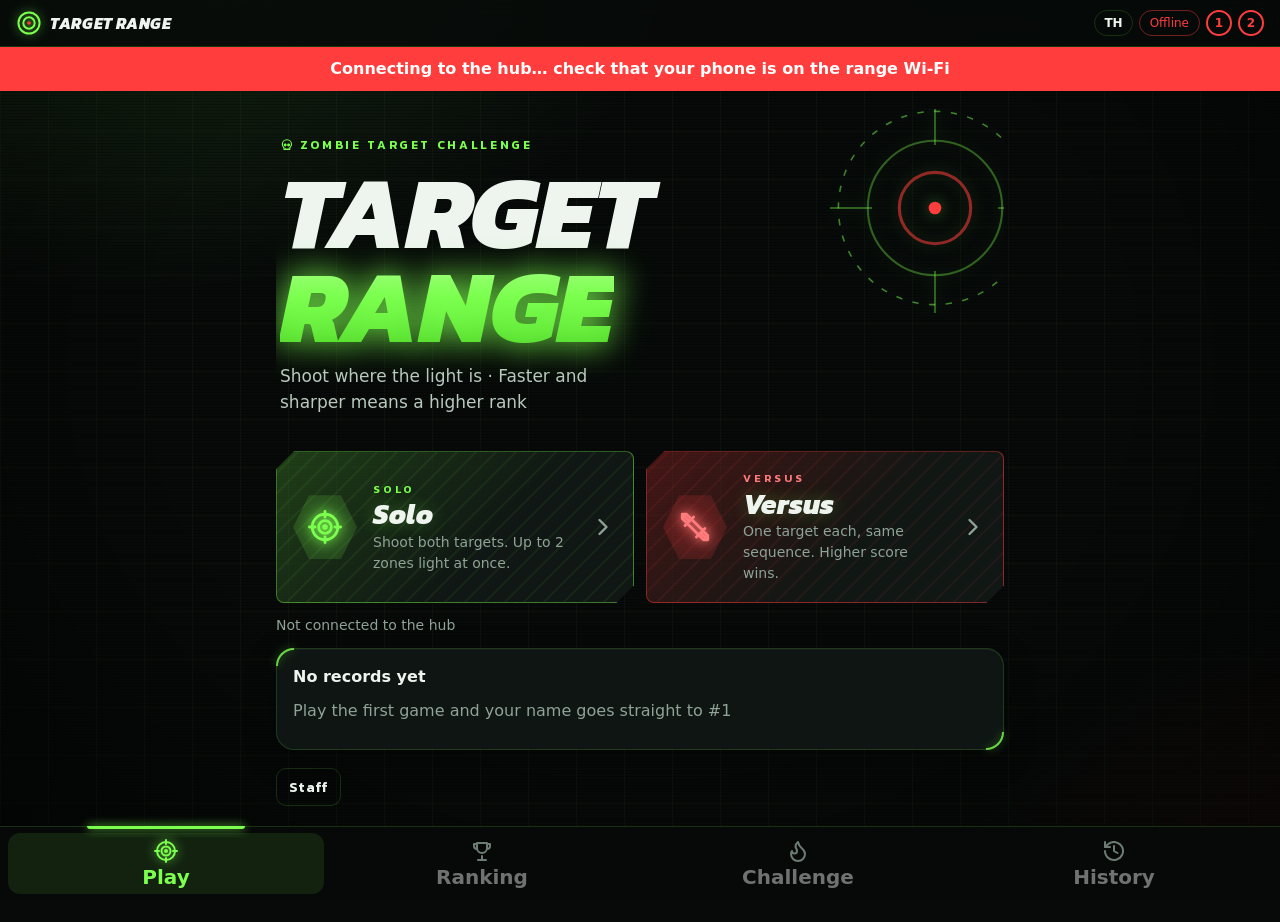
==== commit c070b353: "feat: update switch language" ====
--- a/web/index.html
+++ b/web/index.html
@@ -10,12 +10,13 @@
 </head>
 <body>
   <header class="topbar">
-    <a class="brand" href="#home" aria-label="หน้าแรก">
+    <a class="brand" href="#home" aria-label="หน้าแรก" data-i18n-aria="หน้าแรก">
       <svg viewBox="0 0 32 32" aria-hidden="true"><circle cx="16" cy="16" r="13"/><circle cx="16" cy="16" r="7"/><circle cx="16" cy="16" r="2.2" class="dot"/></svg>
       <span>TARGET RANGE</span>
     </a>
     <div class="status" id="status" aria-live="polite">
-      <span class="pill" id="conn-pill">กำลังเชื่อมต่อ…</span>
+      <button class="lang-btn" id="lang-btn" type="button">EN</button>
+      <span class="pill" id="conn-pill" data-i18n="กำลังเชื่อมต่อ…">กำลังเชื่อมต่อ…</span>
       <span class="node-dot" id="node-1" title="หุ่น 1">1</span>
       <span class="node-dot" id="node-2" title="หุ่น 2">2</span>
     </div>
@@ -25,20 +26,21 @@
 
   <main id="view" tabindex="-1"></main>
 
-  <nav class="tabbar" id="tabbar" aria-label="เมนูหลัก">
-    <a href="#home" data-tab="home"><svg viewBox="0 0 24 24" fill="none" stroke="currentColor" stroke-width="2" stroke-linecap="round" stroke-linejoin="round" aria-hidden="true"><circle cx="12" cy="12" r="9"/><circle cx="12" cy="12" r="4.5"/><circle cx="12" cy="12" r="1" fill="currentColor"/><path d="M12 1v4M12 19v4M1 12h4M19 12h4"/></svg>เล่น</a>
-    <a href="#ranking" data-tab="ranking"><svg viewBox="0 0 24 24" fill="none" stroke="currentColor" stroke-width="2" stroke-linecap="round" stroke-linejoin="round" aria-hidden="true"><path d="M8 21h8M12 17v4M7 4h10v5a5 5 0 0 1-10 0z"/><path d="M17 5h3v2a3 3 0 0 1-3 3M7 5H4v2a3 3 0 0 0 3 3"/></svg>อันดับ</a>
-    <a href="#challenge" data-tab="challenge"><svg viewBox="0 0 24 24" fill="none" stroke="currentColor" stroke-width="2" stroke-linecap="round" stroke-linejoin="round" aria-hidden="true"><path d="M8.5 14.5A2.5 2.5 0 0 0 11 12c0-1.4-.5-2-1-3-1.1-2.1-.2-4.1 2-6 .5 2.5 2 4.9 4 6.5s3 3.5 3 5.5a7 7 0 1 1-14 0c0-1.2.4-2.3 1-3a2.5 2.5 0 0 0 2.5 2.5z"/></svg>ท้าทาย</a>
-    <a href="#history" data-tab="history"><svg viewBox="0 0 24 24" fill="none" stroke="currentColor" stroke-width="2" stroke-linecap="round" stroke-linejoin="round" aria-hidden="true"><path d="M3 12a9 9 0 1 0 3-6.7L3 8"/><path d="M3 3v5h5M12 7v5l3.5 2"/></svg>ประวัติ</a>
+  <nav class="tabbar" id="tabbar" aria-label="เมนูหลัก" data-i18n-aria="เมนูหลัก">
+    <a href="#home" data-tab="home"><svg viewBox="0 0 24 24" fill="none" stroke="currentColor" stroke-width="2" stroke-linecap="round" stroke-linejoin="round" aria-hidden="true"><circle cx="12" cy="12" r="9"/><circle cx="12" cy="12" r="4.5"/><circle cx="12" cy="12" r="1" fill="currentColor"/><path d="M12 1v4M12 19v4M1 12h4M19 12h4"/></svg><span data-i18n="เล่น">เล่น</span></a>
+    <a href="#ranking" data-tab="ranking"><svg viewBox="0 0 24 24" fill="none" stroke="currentColor" stroke-width="2" stroke-linecap="round" stroke-linejoin="round" aria-hidden="true"><path d="M8 21h8M12 17v4M7 4h10v5a5 5 0 0 1-10 0z"/><path d="M17 5h3v2a3 3 0 0 1-3 3M7 5H4v2a3 3 0 0 0 3 3"/></svg><span data-i18n="อันดับ">อันดับ</span></a>
+    <a href="#challenge" data-tab="challenge"><svg viewBox="0 0 24 24" fill="none" stroke="currentColor" stroke-width="2" stroke-linecap="round" stroke-linejoin="round" aria-hidden="true"><path d="M8.5 14.5A2.5 2.5 0 0 0 11 12c0-1.4-.5-2-1-3-1.1-2.1-.2-4.1 2-6 .5 2.5 2 4.9 4 6.5s3 3.5 3 5.5a7 7 0 1 1-14 0c0-1.2.4-2.3 1-3a2.5 2.5 0 0 0 2.5 2.5z"/></svg><span data-i18n="ท้าทาย">ท้าทาย</span></a>
+    <a href="#history" data-tab="history"><svg viewBox="0 0 24 24" fill="none" stroke="currentColor" stroke-width="2" stroke-linecap="round" stroke-linejoin="round" aria-hidden="true"><path d="M3 12a9 9 0 1 0 3-6.7L3 8"/><path d="M3 3v5h5M12 7v5l3.5 2"/></svg><span data-i18n="ประวัติ">ประวัติ</span></a>
   </nav>
 
-  <div class="countdown" id="countdown" hidden><div class="cd-rings" aria-hidden="true"><i></i><i></i><i></i></div><span class="cd-label">เตรียมพร้อม</span><span id="countdown-num">5</span></div>
+  <div class="countdown" id="countdown" hidden><div class="cd-rings" aria-hidden="true"><i></i><i></i><i></i></div><span class="cd-label" data-i18n="เตรียมพร้อม">เตรียมพร้อม</span><span id="countdown-num">5</span></div>
   <div class="toasts" id="toasts" aria-live="assertive"></div>
   <div class="demo-bar" id="demo-bar" hidden></div>
   <!-- Countdown played only on the phone that pressed START. Replace the file to change the sound. -->
   <audio id="countdown-audio" src="sounds/countdown.mp3" preload="auto"></audio>
 
   <script src="vendor/qrcode.js"></script>
+  <script src="i18n.js"></script>
   <script src="app.js"></script>
 </body>
 </html>
--- a/web/app.css
+++ b/web/app.css
@@ -60,12 +60,14 @@
 .brand svg { width: 26px; height: 26px; fill: none; stroke: var(--toxic); stroke-width: 2.4; filter: drop-shadow(0 0 6px rgb(124 255 79 / 60%)); }
 .brand svg .dot { fill: var(--blood); stroke: none; }
 .status { display: flex; align-items: center; gap: 6px; }
+.lang-btn { font: inherit; font-size: 12px; font-weight: 700; padding: 3px 9px; border-radius: 999px; border: 1px solid var(--line); background: transparent; color: var(--ink, inherit); cursor: pointer; }
 .pill { font-size: 12px; padding: 3px 10px; border-radius: 999px; border: 1px solid var(--line); color: var(--muted); white-space: nowrap; }
 .pill.ok { color: var(--toxic); }
 .pill.bad { color: var(--blood); border-color: rgb(255 61 61 / 45%); }
 .node-dot { width: 26px; height: 26px; border-radius: 50%; display: grid; place-items: center; font-size: 12px; font-weight: 700; border: 2px solid var(--line); color: var(--muted); }
 .node-dot.on { border-color: var(--toxic); color: var(--toxic); box-shadow: 0 0 10px rgb(124 255 79 / 35%); }
 .node-dot.off { border-color: var(--blood); color: var(--blood); }
+.node-dot.sim { border-color: var(--amber); color: var(--amber); border-style: dashed; }
 .banner { padding: 10px 16px; text-align: center; font-weight: 600; background: var(--amber); color: #201400; }
 .banner.bad { background: var(--blood); color: #fff; }
 
